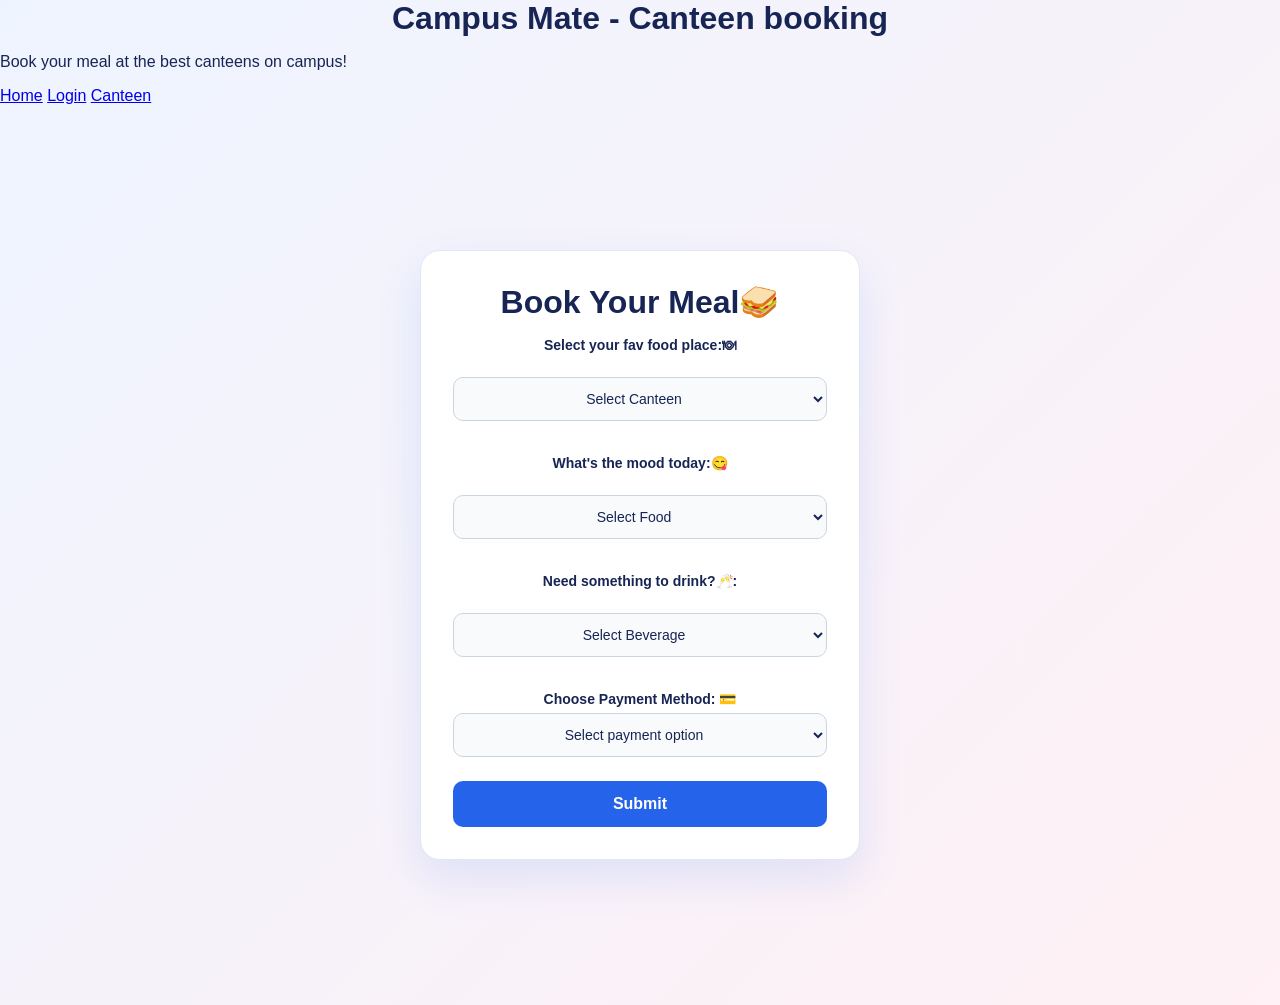
==== canteen.html @ 154ed3cc "Add Campus Mate website" ====
<!DOCTYPE html>
<html lang="en">
<head>
    <meta charset="UTF-8">
    <meta name="viewport" content="width=device-width, initial-scale=1.0">
    <title>Document</title>
    <link rel="stylesheet" href="project.css">
</head>
<body>
    <header>
        <h1>Campus Mate - Canteen booking</h1>
        <p>Book your meal at the best canteens on campus!</p>
    </header>
    <nav>
        <a href="main.html" target="_parent">Home</a>
        <a href="login.html" target="_self">Login</a>
        <a href="canteen.html" target="_self">Canteen</a>
    </nav>

<main class="page">
  <section class="card">

    <h1>Book Your Meal🥪</h1>

    <form>
        <!-- Canteen Selection -->
        <label for="canteen">Select your fav food place:🍽</label><br>
        <select id="canteen" name="canteen">
            <option value="Select Canteen">Select Canteen</option>
            <option value="cc">CC</option>
            <option value="talk-of-the-town">Talk of the Town</option>
            <option value="chai-sutta-cafe">Chai Sutta Cafe</option>
            <option value="kitchen-ette">kitchen Ette</option>
            <option value="food-square">Food Square</option>
            <option value="bake-studio">Bake Studio</option>
            <option value="lovely-sweets">Lovely Sweets</option>
        </select>
        <br><br>

        <!-- Food Item Selection -->
        <label for="food">What's the mood today:😋</label><br>
        <select id="food" name="food">
            <option value="Select Food">Select Food</option>
            <option value="rajma-chawal">Rajma Chawal</option>
            <option value="roti-sabji">Roti Sabji</option>
            <option value="masala-dosa">Masala Dosa</option>
            <option value="white-sauce-pasta">White Sauce Pasta</option>
            <option value="honey-chilli-potatoes">Honey Chilli Potatoes</option>
        </select>
        <br><br>

        <!-- Beverage Selection -->
        <label for="beverage">Need something to drink?🥂:</label><br>
        <select id="beverage" name="beverage">
            <option value="Select Beverage">Select Beverage</option>
            <option value="chai">Chai</option>
            <option value="hot-coffee">Hot coffee</option>
            <option value="cold-coffee">cold coffee</option>
            <option value="cold-drink">Cold drink</option>
            <option value="fruit-juice">Fruit Juice</option>
            <option value="hot-chocolate">Hot chocolate</option>
            <option value="water-bottle">Water bottle</option>
        </select>
        <br><br>

        <!-- Payment Method Selection -->
        <label for="payment">Choose Payment Method: 💳</label>
        <select id="payment" name="payment" required>
            <option value="">Select payment option</option>
            <option value="cash">Cash</option>
            <option value="upi">UPI</option>
        </select>

        <button type="submit">Submit</button>
    </form>
</section>
</main>

</body>
</html>
---- project.css ----
/* 1. CSS VARIABLES: theme colors */
:root {
  --primary-color: #2563eb;
  --accent-color: #f91667;
  --card-bg: #ffffff;
  --page-bg: #eef4ff;
  --text-color: #172554;
  --muted-color: #64748b;
  --border-color: #cbd5e1;
}

/* 2. Basic page layout */
* {
  box-sizing: border-box;
}

body {
  margin: 0;
  padding: 0;
  width: 100vw;
  min-height: 100vh;
  font-family: Arial, Helvetica, sans-serif;
  color: var(--text-color);
  background: linear-gradient(135deg, var(--page-bg), #fff1f5);
}

.page {
  width: 100%;
  min-height: 100vh;
  display: flex;
  align-items: center;
  justify-content: center;
  padding: 32px 16px;
}

/* 3. Form/card styling */
.card {
  width: 100%;
  max-width: 440px;
  margin: 0 auto;
  padding: 32px;
  background: var(--card-bg);
  border: 1px solid #e2e8f0;
  border-radius: 20px;
  box-shadow: 0 18px 45px rgba(37, 99, 235, 0.12);
  animation: appear 0.6s ease-out both;
  text-align: center; /* Centers everything inside the card */
}

.badge {
  display: inline-block;
  padding: 8px 12px;
  color: var(--primary-color);
  background: #dbeafe;
  border-radius: 999px;
  font-size: 11px;
  font-weight: 700;
  letter-spacing: 0.8px;
  margin-bottom: 12px;
}

h1 {
  margin: 0 0 8px;
  font-size: clamp(24px, 5vw, 32px);
  color: var(--text-color);
  text-align: center;
}

.intro {
  font-size: 14px;
  color: var(--muted-color);
  margin-bottom: 24px;
}

/* Form Elements Alignment - Centered */
form {
  text-align: center; 
}

label {
  display: block;
  font-size: 14px;
  font-weight: 600;
  margin-bottom: 6px;
  margin-top: 16px;
  text-align: center; /* Centers the labels */
}

select {
  width: 100%;
  padding: 12px 16px;
  font-size: 14px;
  border: 1px solid var(--border-color);
  border-radius: 10px;
  background-color: #f8fafc;
  color: var(--text-color);
  outline: none;
  text-align: center;          /* Centers text inside some browsers */
  text-align-last: center;     /* Centers selected option in dropdown */
  transition: all 0.2s ease;
}

select:focus {
  border-color: var(--primary-color);
  background-color: #fff;
  box-shadow: 0 0 0 3px rgba(37, 99, 235, 0.15);
}

button[type="submit"] {
  width: 100%;
  margin-top: 24px;
  padding: 14px;
  font-size: 16px;
  font-weight: 600;
  color: #fff;
  background-color: var(--primary-color);
  border: none;
  border-radius: 10px;
  cursor: pointer;
  text-align: center;
  transition: background-color 0.2s ease, transform 0.1s ease;
}

button[type="submit"]:hover {
  background-color: #1d4ed8;
}

button[type="submit"]:active {
  transform: scale(0.98);
}

@keyframes appear {
  from {
    opacity: 0;
    transform: translateY(20px);
  }
  to {
    opacity: 1;
    transform: translateY(0);
  }
}
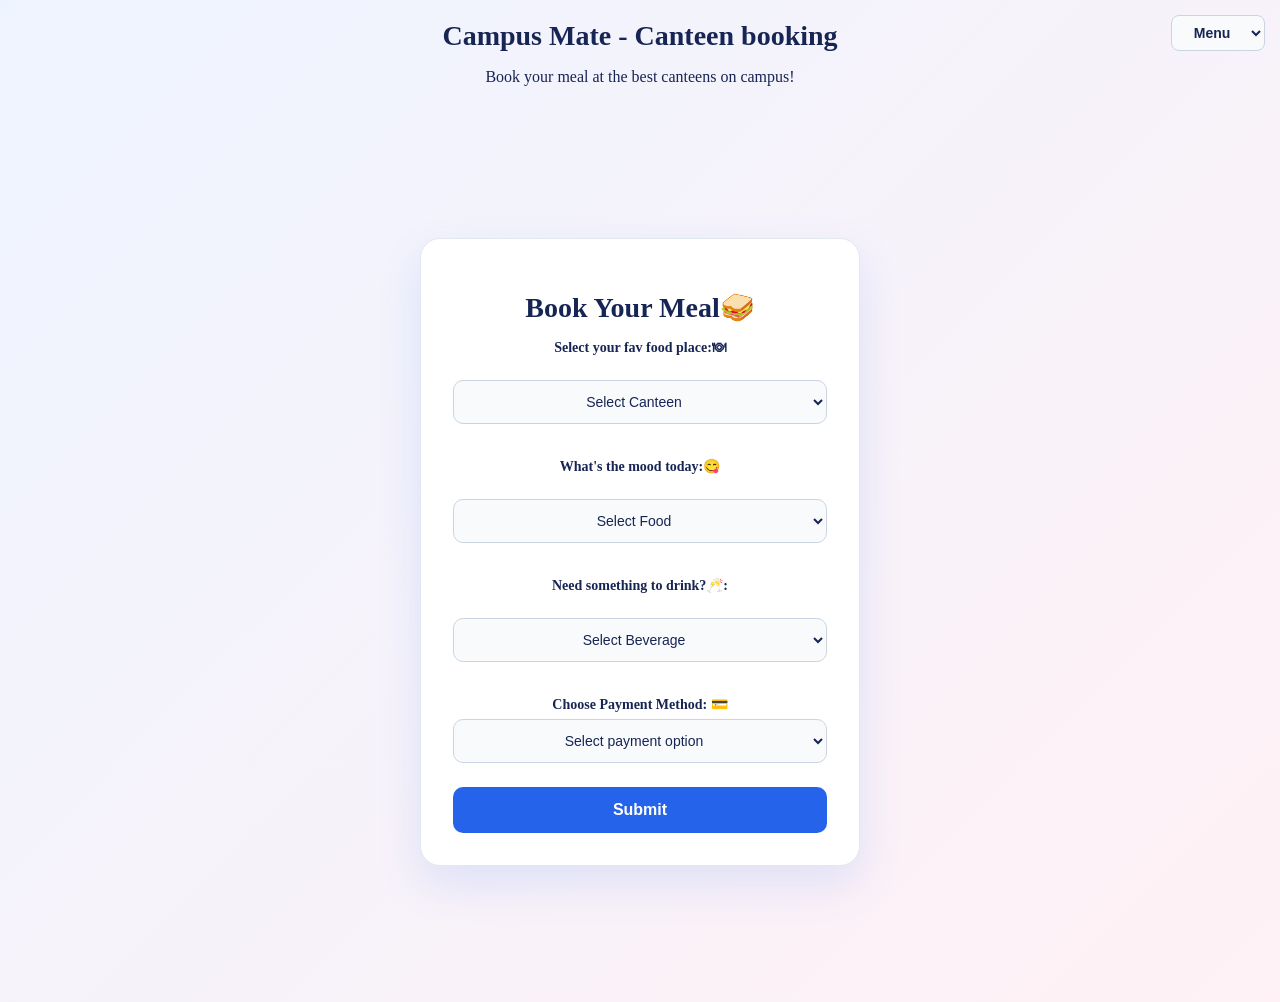
==== commit 67263c6b: "Campus Mate updated" ====
--- a/canteen.html
+++ b/canteen.html
@@ -11,10 +11,16 @@
         <h1>Campus Mate - Canteen booking</h1>
         <p>Book your meal at the best canteens on campus!</p>
     </header>
+    <!-- Navigation bar -->
     <nav>
-        <a href="main.html" target="_parent">Home</a>
-        <a href="login.html" target="_self">Login</a>
-        <a href="canteen.html" target="_self">Canteen</a>
+        <div style="position: absolute; top: 15px; right: 15px;">
+            <select onchange="if (this.value) window.location.href=this.value;" style="padding: 8px; border-radius: 8px; font-weight: bold;">
+                <option value="">Menu</option>
+                <option value="main.html">Home</option>
+                <option value="login.html">Login</option>
+                <option value="canteen.html">Canteen</option>
+            </select>
+        </div>
     </nav>
 
 <main class="page">
--- a/project.css
+++ b/project.css
@@ -14,12 +14,22 @@
   box-sizing: border-box;
 }
 
+h1 {
+  margin-top: 20px;
+  margin-bottom: 8px;
+  margin-left: auto;
+  margin-right: auto;
+  font-size: clamp(22px, 5vw, 28px);
+  color: var(--text-color);
+  text-align: center;
+}
+
 body {
   margin: 0;
   padding: 0;
   width: 100vw;
   min-height: 100vh;
-  font-family: Arial, Helvetica, sans-serif;
+  font-family:'Times New Roman', Times, serif;
   color: var(--text-color);
   background: linear-gradient(135deg, var(--page-bg), #fff1f5);
 }
@@ -59,11 +69,9 @@
   margin-bottom: 12px;
 }
 
-h1 {
-  margin: 0 0 8px;
-  font-size: clamp(24px, 5vw, 32px);
-  color: var(--text-color);
-  text-align: center;
+
+p {
+    text-align: center;
 }
 
 .intro {
@@ -76,6 +84,15 @@
 form {
   text-align: center; 
 }
+
+legend {
+  font-weight: 600;
+  font-size: 13px;
+  color: var(--primary-color);
+  padding: 0 8px;
+}
+
+
 
 label {
   display: block;
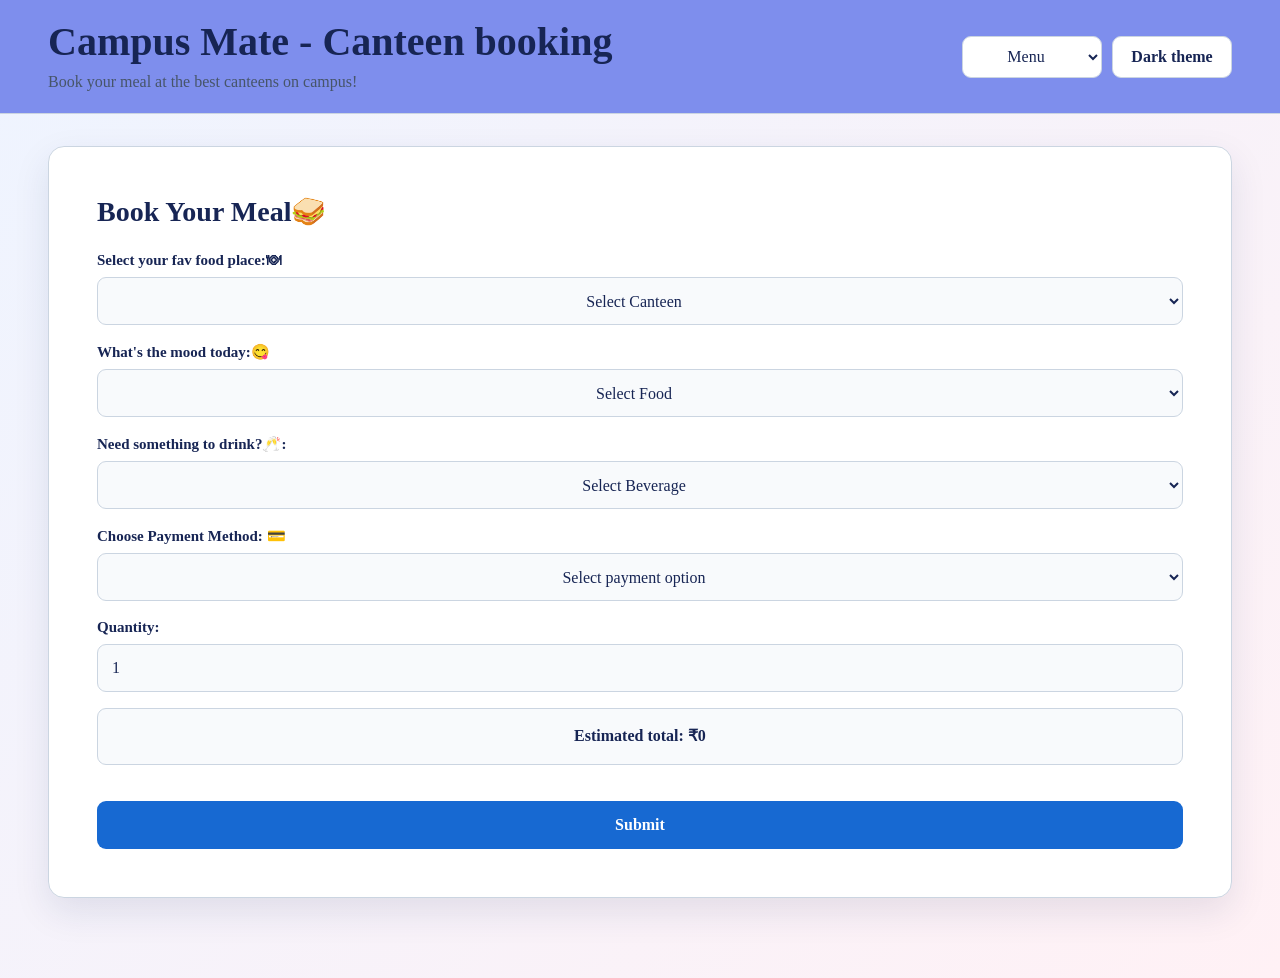
==== commit 17477584: "updates" ====
--- a/canteen.html
+++ b/canteen.html
@@ -5,26 +5,29 @@
     <meta name="viewport" content="width=device-width, initial-scale=1.0">
     <title>Document</title>
     <link rel="stylesheet" href="project.css">
+    <link rel="stylesheet" href="newtheme.css">
+    <script src="jsfiles/theme.js" defer></script>
 </head>
 <body>
     <header>
-        <h1>Campus Mate - Canteen booking</h1>
-        <p>Book your meal at the best canteens on campus!</p>
-    </header>
-    <!-- Navigation bar -->
-    <nav>
-        <div style="position: absolute; top: 15px; right: 15px;">
-            <select onchange="if (this.value) window.location.href=this.value;" style="padding: 8px; border-radius: 8px; font-weight: bold;">
+        <div class="header-copy">
+            <h1>Campus Mate - Canteen booking</h1>
+            <p>Book your meal at the best canteens on campus!</p>
+        </div>
+        <nav>
+            <div>
+            <select onchange="if (this.value) window.location.href=this.value;">
                 <option value="">Menu</option>
                 <option value="main.html">Home</option>
                 <option value="login.html">Login</option>
                 <option value="canteen.html">Canteen</option>
             </select>
-        </div>
-    </nav>
-
-<main class="page">
-  <section class="card">
+            </div>
+        </nav>
+    </header>
+ 
+<main class="page canteen-page">
+  <section class="card canteen-card">
 
     <h1>Book Your Meal🥪</h1>
 
--- a/project.css
+++ b/project.css
@@ -92,8 +92,6 @@
   padding: 0 8px;
 }
 
-
-
 label {
   display: block;
   font-size: 14px;
@@ -129,7 +127,7 @@
   padding: 14px;
   font-size: 16px;
   font-weight: 600;
-  color: #fff;
+  color: #ffffff;
   background-color: var(--primary-color);
   border: none;
   border-radius: 10px;
--- a/newtheme.css
+++ b/newtheme.css
@@ -0,0 +1,456 @@
+:root {
+  color-scheme: light;
+  --page-bg: #eef4ff;
+  --page-glow: #fff1f5;
+  --surface: #ffffff;
+  --surface-muted: #f8fafc;
+  --text: #172554;
+  --muted: #475569;
+  --border: #cbd5e1;
+  --primary: #1769d2;
+  --primary-hover: #1056b2;
+  --header-bg: rgba(121, 138, 237, 0.96);
+  --focus: rgba(37, 99, 235, 0.2);
+  --shadow: 0 14px 36px rgba(23, 37, 84, 0.1);
+}
+
+:root[data-theme="dark"] {
+  color-scheme: dark;
+  --page-bg: #050b16;
+  --page-glow: #0d192b;
+  --surface: #0d192b;
+  --surface-muted: #091629;
+  --text: #e7effb;
+  --muted: #b2c1d5;
+  --border: #31445e;
+  --primary: #168de0;
+  --primary-hover: #36a5f2;
+  --header-bg: rgba(9, 22, 41, 0.97);
+  --focus: rgba(56, 161, 255, 0.3);
+  --shadow: 0 16px 40px rgba(0, 0, 0, 0.3);
+}
+
+* {
+  box-sizing: border-box;
+}
+
+body {
+  width: auto;
+  max-width: none;
+  min-height: 100vh;
+  margin: 0;
+  padding: 32px clamp(16px, 4vw, 48px);
+  color: var(--text);
+  background: linear-gradient(135deg, var(--page-bg), var(--page-glow));
+  font-family: 'Times New Roman', Times, serif;
+  transition: color 0.2s ease, background-color 0.2s ease;
+}
+
+header {
+    position: sticky;
+    top: 0;
+    z-index: 100;
+    display: flex;
+    justify-content: space-between;
+    align-items: center;
+    width: auto;
+    margin: -32px calc(-1 * clamp(16px, 4vw, 48px)) 12px;
+    padding: 18px clamp(16px, 4vw, 48px);
+    background: var(--header-bg);
+    backdrop-filter: blur(18px);
+    border-bottom: 1px solid var(--border);
+    gap: 24px;
+}
+
+header .header-copy {
+  min-width: 0;
+}
+
+header h1,
+.card h1,
+.card h2,
+.home-main h3 {
+  color: var(--text);
+}
+
+header h1 {
+  margin: 0 0 4px;
+  font-size: clamp(28px, 4vw, 40px);
+  text-align: left;
+}
+
+header .header-copy p {
+  margin: 0;
+  text-align: left;
+}
+
+header p,
+p {
+  color: var(--muted);
+  line-height: 1.65;
+}
+
+
+nav {
+  flex: 0 0 auto;
+  min-height: 0;
+  margin: 0;
+}
+
+nav > div {
+  display: flex;
+  align-items: center;
+  justify-content: flex-end;
+  gap: 10px;
+}
+
+nav select,
+.theme-toggle {
+  min-height: 42px;
+  padding: 9px 14px !important;
+  color: var(--text);
+  background: var(--surface);
+  border: 1px solid var(--border);
+  border-radius: 9px;
+  font: inherit;
+}
+
+nav select {
+  width: auto;
+  min-width: 140px;
+}
+
+nav select option {
+  color: var(--text);
+  background-color: var(--surface);
+}
+
+.theme-toggle {
+  min-width: 120px;
+  white-space: nowrap;
+}
+
+.theme-toggle {
+  cursor: pointer;
+  font-weight: 700;
+  transition: background-color 0.2s ease, border-color 0.2s ease;
+}
+
+.theme-toggle:hover {
+  border-color: var(--primary);
+}
+
+.home-main {
+  display: grid;
+  grid-template-columns: minmax(0, 1fr) minmax(0, 1fr);
+  gap: 24px;
+  width: min(1120px, 100%);
+  margin: 16px auto 0;
+}
+
+.home-main section,
+.home-main article {
+  padding: 24px;
+  background: var(--surface);
+  border: 1px solid var(--border);
+  border-radius: 16px;
+  box-shadow: var(--shadow);
+}
+
+.home-main section {
+  margin: 0;
+}
+
+.home-main .classroom-section {
+  grid-column: 1 / -1;
+}
+
+.home-main article {
+  padding: 16px;
+  overflow-x: auto;
+}
+
+.home-main h3 {
+  margin-top: 0;
+  line-height: 1.4;
+}
+
+.home-main table {
+  width: 100%;
+  border-collapse: collapse;
+  background: var(--surface);
+}
+
+.home-main th,
+.home-main td {
+  padding: 12px 10px;
+  color: var(--text);
+  border: 1px solid var(--border);
+  text-align: center;
+}
+
+.home-main th {
+  background: #173c70;
+  color: #ffffff;
+}
+
+:root[data-theme="dark"] .home-main th {
+  background: #07101f;
+}
+
+.home-main a {
+  display: inline-block;
+  padding: 12px 18px !important;
+  color: #ffffff !important;
+  background: var(--primary) !important;
+  border-radius: 8px;
+  font-weight: 700;
+}
+
+main.page {
+  display: flex;
+  align-items: flex-start;
+  justify-content: center;
+  width: 100%;
+  min-height: 0;
+  padding: 24px 0;
+}
+
+.card {
+  width: min(100%, 720px);
+  max-width: none;
+  margin: 0 auto;
+  padding: clamp(22px, 4vw, 40px);
+  color: var(--text);
+  background: var(--surface);
+  border: 1px solid var(--border);
+  border-radius: 16px;
+  box-shadow: var(--shadow);
+  text-align: left;
+}
+
+.card h1,
+.card h2 {
+  margin: 0 0 24px;
+  text-align: left;
+}
+
+fieldset {
+  color: var(--text);
+  background: var(--surface-muted);
+  border: 1px solid var(--border);
+  border-radius: 10px;
+}
+
+legend {
+  color: var(--primary);
+  font-weight: 700;
+}
+
+.canteen-page {
+  display: block !important;
+  width: min(1120px, 100%);
+  margin: 0 auto;
+  padding: 20px 0 48px !important;
+}
+
+.canteen-card {
+  width: 100%;
+  padding: clamp(24px, 5vw, 48px);
+}
+
+.canteen-card form {
+  text-align: left;
+}
+
+.canteen-card label,
+.card form label {
+  display: block;
+  margin: 18px 0 8px;
+  color: var(--text);
+  font-size: 15px;
+  font-weight: 700;
+  text-align: left;
+}
+
+.card select,
+.card input[type="text"],
+.card input[type="password"],
+.card input[type="number"],
+.card input[type="search"],
+.js-control,
+.js-search {
+  display: block;
+  width: 100%;
+  min-height: 48px;
+  margin: 0 0 8px;
+  padding: 12px 14px;
+  color: var(--text);
+  background: var(--surface-muted);
+  border: 1px solid var(--border);
+  border-radius: 9px;
+  font: inherit;
+  text-align: left;
+}
+
+.card select:focus,
+.card input:focus,
+.js-control:focus,
+.js-search:focus {
+  border-color: var(--primary);
+  outline: 3px solid var(--focus);
+}
+
+.canteen-card form > br {
+  display: none;
+}
+
+.canteen-card button[type="submit"],
+.card button[type="submit"] {
+  min-height: 48px;
+  margin-top: 20px;
+  padding: 12px 18px;
+  color: #ffffff;
+  background: var(--primary);
+  border: 0;
+  border-radius: 9px;
+  font: inherit;
+  font-weight: 700;
+  cursor: pointer;
+  transition: background-color 0.2s ease, transform 0.2s ease;
+}
+
+.canteen-card button[type="submit"] {
+  width: 100%;
+}
+
+.card button[type="submit"]:hover {
+  background: var(--primary-hover);
+}
+
+.card button[type="submit"]:active {
+  transform: translateY(1px);
+}
+
+.price-preview {
+  padding: 14px;
+  color: var(--text);
+  background: var(--surface-muted);
+  border: 1px solid var(--border);
+  border-radius: 9px;
+  font-weight: 700;
+}
+
+.password-toggle {
+  margin: 8px 0;
+  padding: 9px 12px;
+  color: var(--text);
+  background: var(--surface-muted);
+  border: 1px solid var(--border);
+  border-radius: 8px;
+  cursor: pointer;
+}
+
+.js-message {
+  padding: 14px;
+  border: 1px solid var(--border);
+  border-radius: 9px;
+  line-height: 1.55;
+}
+
+.js-message.success {
+  color: #166534;
+  background: #dcfce7;
+}
+
+.js-message.error {
+  color: #991b1b;
+  background: #fee2e2;
+}
+
+:root[data-theme="dark"] .js-message.success {
+  color: #bbf7d0;
+  background: #123523;
+}
+
+:root[data-theme="dark"] .js-message.error {
+  color: #fecaca;
+  background: #451b24;
+}
+
+footer {
+  max-width: 1120px;
+  margin: 28px auto 0;
+  padding-top: 16px;
+  color: var(--muted);
+  border-top: 1px solid var(--border);
+  text-align: center;
+}
+
+.js-ready {
+  animation: page-appear 0.4s ease-out both;
+}
+
+@keyframes page-appear {
+  from { opacity: 0; transform: translateY(10px); }
+  to { opacity: 1; transform: translateY(0); }
+}
+
+@media (max-width: 760px) {
+  body {
+    padding: 20px 16px;
+  }
+
+  header {
+    flex-wrap: wrap;
+    margin-top: -20px;
+    margin-right: -16px;
+    margin-left: -16px;
+    gap: 14px;
+  }
+
+  header .header-copy,
+  header nav {
+    width: 100%;
+  }
+
+  header nav > div {
+    justify-content: flex-end;
+  }
+
+  .home-main {
+    grid-template-columns: 1fr;
+  }
+
+  .canteen-page {
+    padding-top: 12px !important;
+  }
+}
+
+@media (max-width: 480px) {
+  header {
+    padding: 14px 16px;
+  }
+
+  .home-main section,
+  .home-main article {
+    padding: 16px;
+  }
+
+  .home-main th,
+  .home-main td {
+    padding: 9px 7px;
+    font-size: 13px;
+  }
+}
+
+@media (prefers-reduced-motion: reduce) {
+  *,
+  *::before,
+  *::after {
+    scroll-behavior: auto !important;
+    animation-duration: 0.01ms !important;
+    animation-iteration-count: 1 !important;
+    transition-duration: 0.01ms !important;
+  }
+}
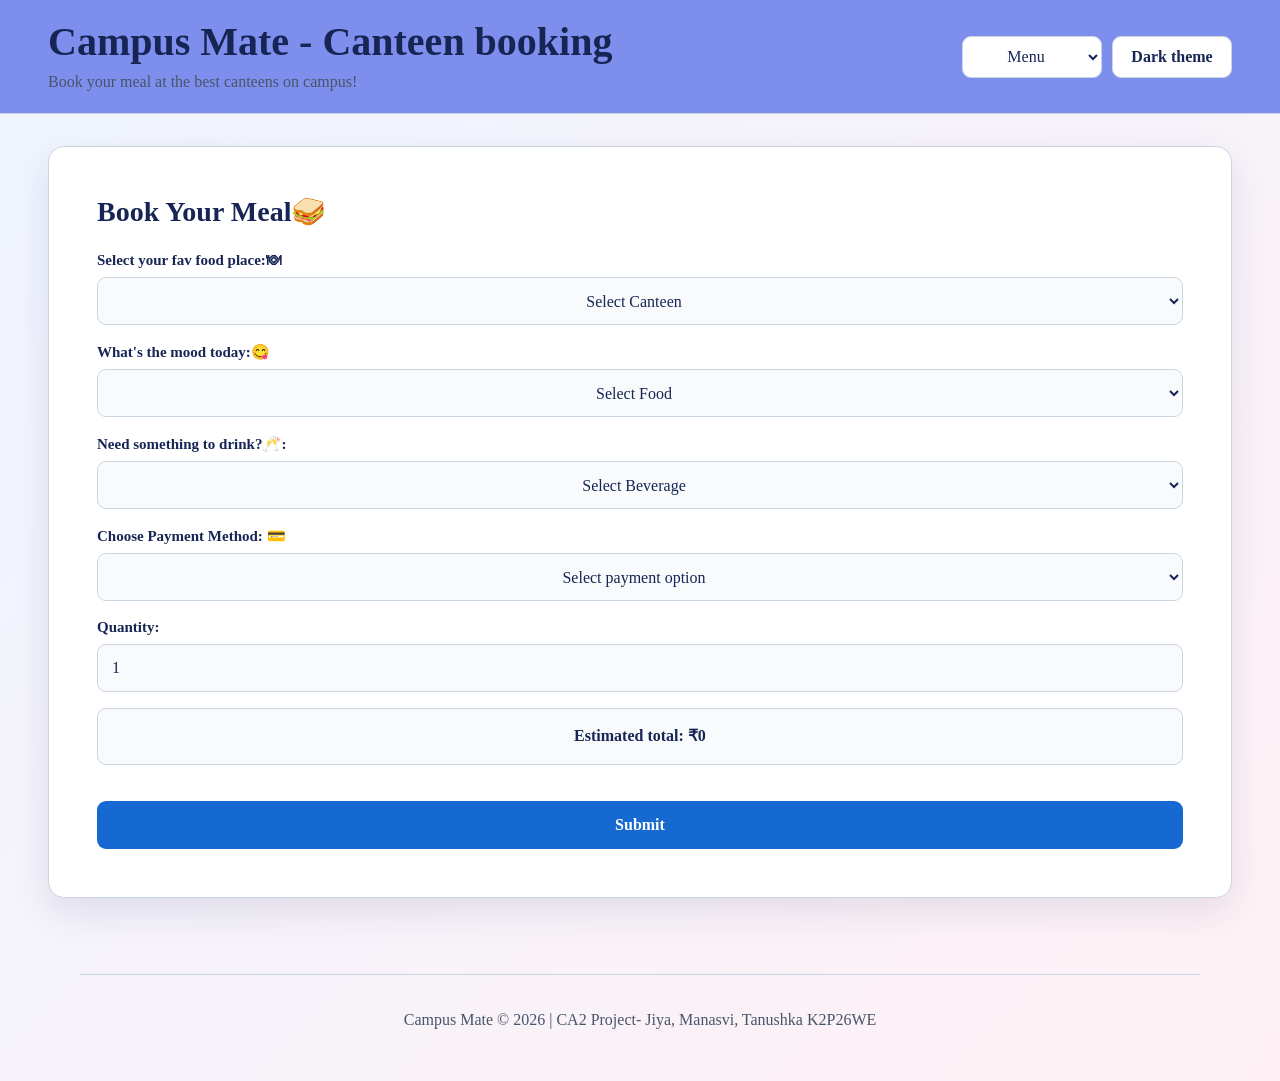
==== commit 5a47841a: "survey added" ====
--- a/canteen.html
+++ b/canteen.html
@@ -18,9 +18,11 @@
             <div>
             <select onchange="if (this.value) window.location.href=this.value;">
                 <option value="">Menu</option>
-                <option value="main.html">Home</option>
-                <option value="login.html">Login</option>
+                <option value="homepage.html">Home</option>
+                <option value="main.html">Class Finder</option>
                 <option value="canteen.html">Canteen</option>
+                <option value="survey.html">Survey</option>
+                <option value="login.html">Logout</option>
             </select>
             </div>
         </nav>
@@ -49,26 +51,26 @@
         <!-- Food Item Selection -->
         <label for="food">What's the mood today:😋</label><br>
         <select id="food" name="food">
-            <option value="Select Food">Select Food</option>
-            <option value="rajma-chawal">Rajma Chawal</option>
-            <option value="roti-sabji">Roti Sabji</option>
-            <option value="masala-dosa">Masala Dosa</option>
-            <option value="white-sauce-pasta">White Sauce Pasta</option>
-            <option value="honey-chilli-potatoes">Honey Chilli Potatoes</option>
+            <option value="Select Food" data-price="0">Select Food</option>
+            <option value="rajma-chawal" data-price="80">Rajma Chawal - ₹80</option>
+            <option value="roti-sabji" data-price="60">Roti Sabji - ₹60</option>
+            <option value="masala-dosa" data-price="90">Masala Dosa - ₹90</option>
+            <option value="white-sauce-pasta" data-price="110">White Sauce Pasta - ₹110</option>
+            <option value="honey-chilli-potatoes" data-price="100">Honey Chilli Potatoes - ₹100</option>
         </select>
         <br><br>
 
         <!-- Beverage Selection -->
         <label for="beverage">Need something to drink?🥂:</label><br>
         <select id="beverage" name="beverage">
-            <option value="Select Beverage">Select Beverage</option>
-            <option value="chai">Chai</option>
-            <option value="hot-coffee">Hot coffee</option>
-            <option value="cold-coffee">cold coffee</option>
-            <option value="cold-drink">Cold drink</option>
-            <option value="fruit-juice">Fruit Juice</option>
-            <option value="hot-chocolate">Hot chocolate</option>
-            <option value="water-bottle">Water bottle</option>
+            <option value="Select Beverage" data-price="0">Select Beverage</option>
+            <option value="chai" data-price="20">Chai - ₹20</option>
+            <option value="hot-coffee" data-price="40">Hot coffee - ₹40</option>
+            <option value="cold-coffee" data-price="35">cold coffee - ₹35</option>
+            <option value="cold-drink" data-price="45">Cold drink - ₹45</option>
+            <option value="fruit-juice" data-price="50">Fruit Juice - ₹50</option>
+            <option value="hot-chocolate" data-price="55">Hot chocolate - ₹55</option>
+            <option value="water-bottle" data-price="20">Water bottle - ₹20</option>
         </select>
         <br><br>
 
@@ -84,6 +86,8 @@
     </form>
 </section>
 </main>
-
+<footer>
+    <p>Campus Mate © 2026 | CA2 Project- Jiya, Manasvi, Tanushka K2P26WE</p>
+</footer>
 </body>
 </html>
--- a/newtheme.css
+++ b/newtheme.css
@@ -21,6 +21,7 @@
   --surface: #0d192b;
   --surface-muted: #091629;
   --text: #e7effb;
+  --text-color: #91a3de;
   --muted: #b2c1d5;
   --border: #31445e;
   --primary: #168de0;
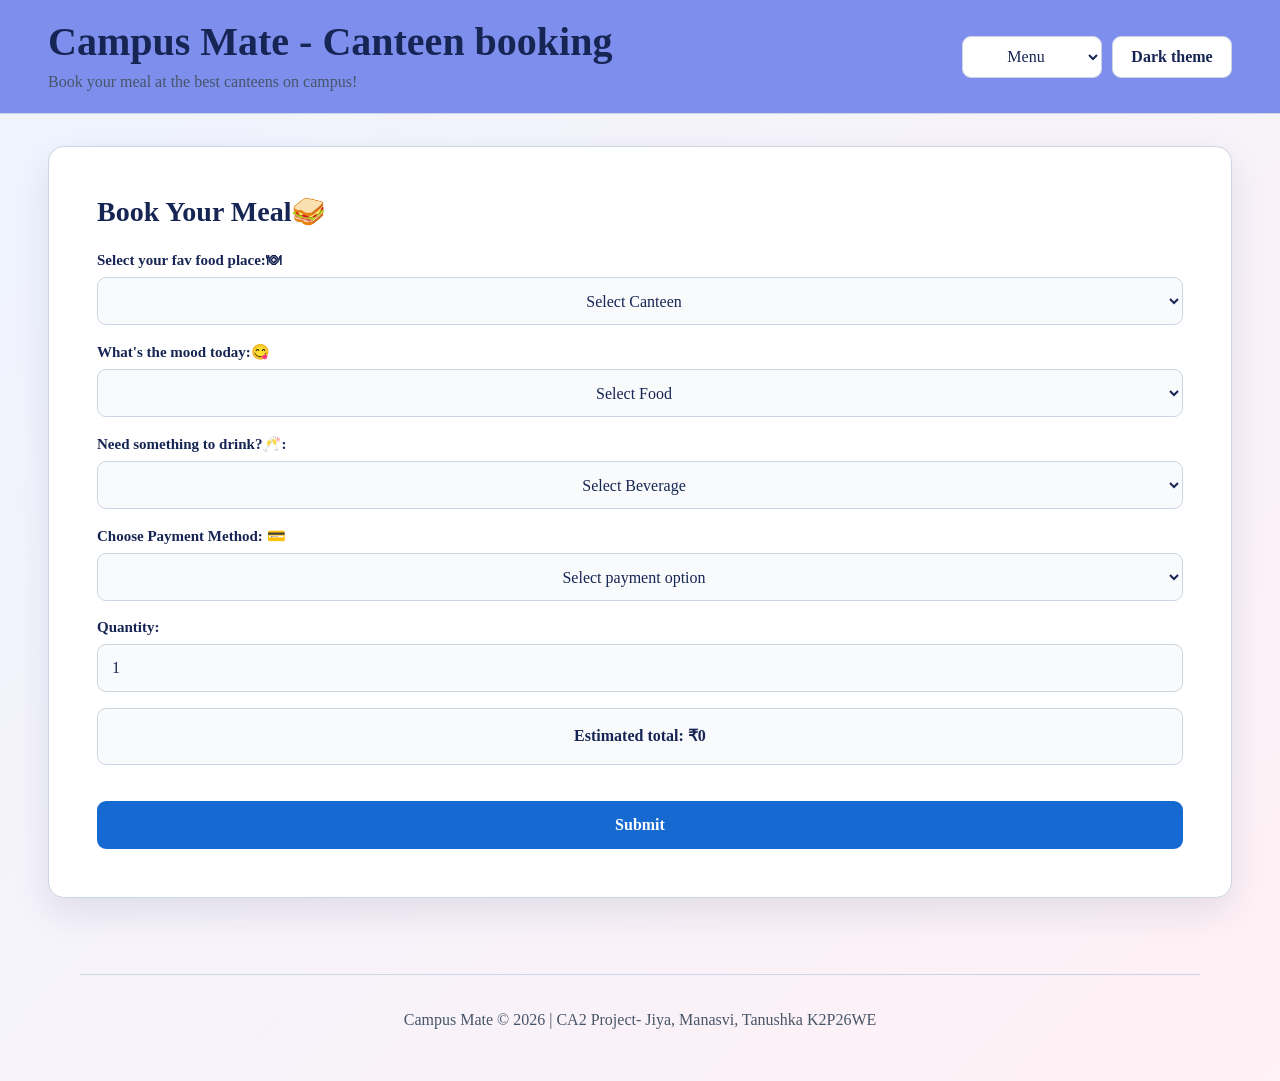
==== commit 51d1a711: "css update" ====
--- a/canteen.html
+++ b/canteen.html
@@ -3,7 +3,7 @@
 <head>
     <meta charset="UTF-8">
     <meta name="viewport" content="width=device-width, initial-scale=1.0">
-    <title>Document</title>
+    <title>Campus Mate - Canteen</title>
     <link rel="stylesheet" href="project.css">
     <link rel="stylesheet" href="newtheme.css">
     <script src="jsfiles/theme.js" defer></script>
--- a/newtheme.css
+++ b/newtheme.css
@@ -31,6 +31,7 @@
   --shadow: 0 16px 40px rgba(0, 0, 0, 0.3);
 }
 
+
 * {
   box-sizing: border-box;
 }
